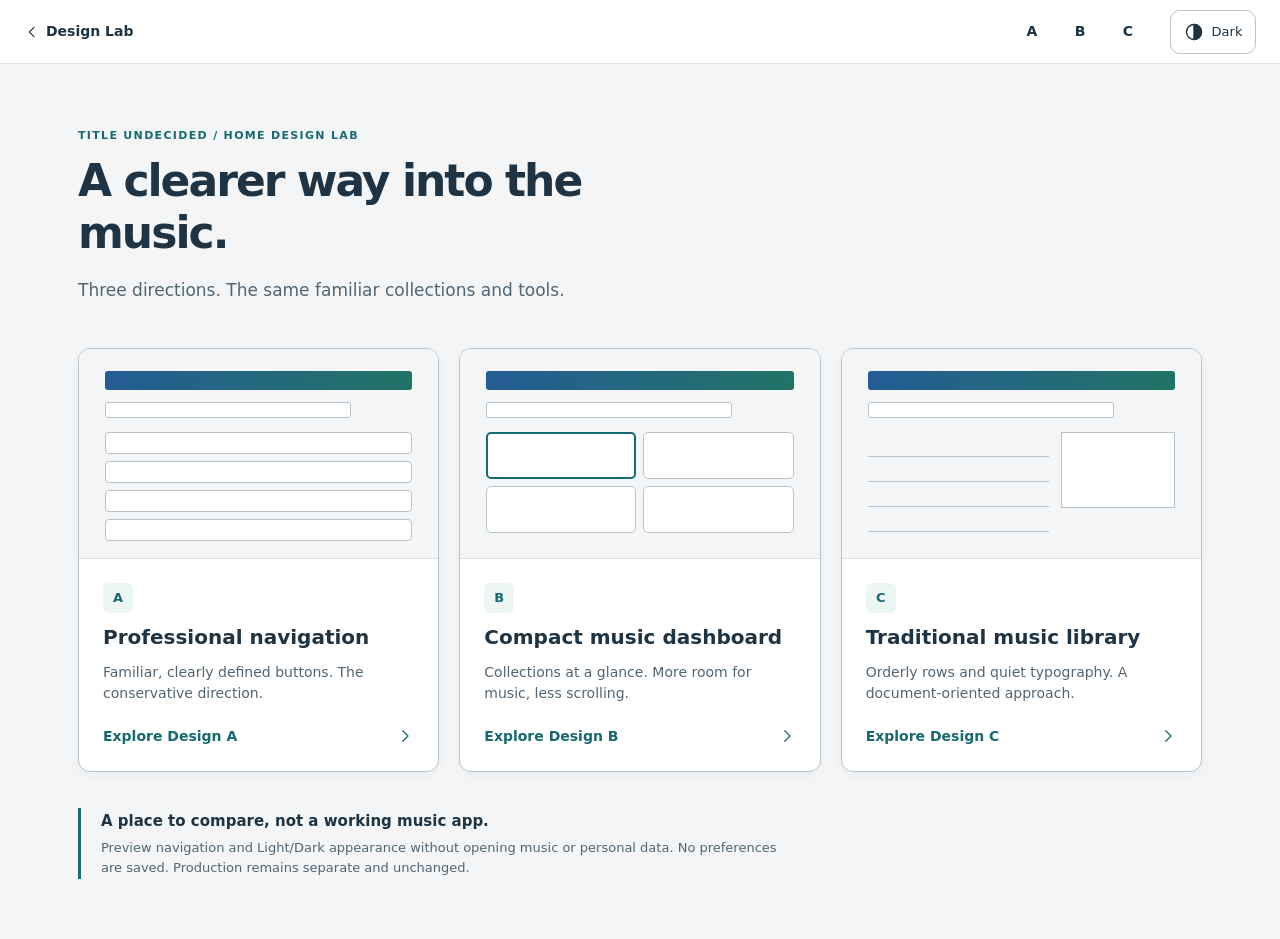
==== index.html @ 30e07340 "Create three isolated Home design prototypes" ====
<!doctype html><html lang="en"><head><meta charset="utf-8"><meta name="viewport" content="width=device-width, initial-scale=1, viewport-fit=cover"><meta name="robots" content="noindex,nofollow"><meta http-equiv="Content-Security-Policy" content="default-src 'self'; script-src 'self'; style-src 'self'; img-src 'self' data:; connect-src 'none'; worker-src 'none'; object-src 'none'; base-uri 'none'; form-action 'none'; frame-src 'none'"><title>Home design comparison · Title Undecided Design Lab</title><link rel="stylesheet" href="styles.css"><script src="preview.js" defer></script></head><body class="landing"><a class="skip-link" href="#main">Skip to content</a><div class="lab-bar"><a class="lab-home" href="index.html"><svg class="icon " viewBox="0 0 24 24" aria-hidden="true" focusable="false"><path d="m9 5 7 7-7 7"/></svg><span>Design Lab</span></a><nav class="design-nav" aria-label="Choose a design"><a href="a.html" aria-label="Design A" >A</a><a href="b.html" aria-label="Design B" >B</a><a href="c.html" aria-label="Design C" >C</a></nav><button class="theme-toggle" type="button" aria-label="Switch preview to Dark mode" aria-pressed="false"><svg class="icon " viewBox="0 0 24 24" aria-hidden="true" focusable="false"><circle cx="12" cy="12" r="9"/><path d="M12 3v18a9 9 0 0 0 0-18" fill="currentColor"/></svg><span>Dark</span></button></div><header class="landing-header"><p class="eyebrow">Title Undecided / Home design lab</p><h1>A clearer way into the music.</h1><p>Three directions. The same familiar collections and tools.</p></header><main id="main"><div class="options"><a class="option-card" href="a.html"><div class="mini mini-a" aria-hidden="true"><div class="mini-header"></div><div class="mini-search"></div><div class="mini-content"><div class="mini-row"></div><div class="mini-row"></div><div class="mini-row"></div><div class="mini-row"></div></div></div><div class="option-copy"><span class="option-letter">A</span><h2>Professional navigation</h2><p>Familiar, clearly defined buttons. The conservative direction.</p><span class="open-design">Explore Design A <svg class="icon " viewBox="0 0 24 24" aria-hidden="true" focusable="false"><path d="m9 5 7 7-7 7"/></svg></span></div></a><a class="option-card" href="b.html"><div class="mini mini-b" aria-hidden="true"><div class="mini-header"></div><div class="mini-search"></div><div class="mini-content"><div class="mini-card"></div><div class="mini-card"></div><div class="mini-card"></div><div class="mini-card"></div></div></div><div class="option-copy"><span class="option-letter">B</span><h2>Compact music dashboard</h2><p>Collections at a glance. More room for music, less scrolling.</p><span class="open-design">Explore Design B <svg class="icon " viewBox="0 0 24 24" aria-hidden="true" focusable="false"><path d="m9 5 7 7-7 7"/></svg></span></div></a><a class="option-card" href="c.html"><div class="mini mini-c" aria-hidden="true"><div class="mini-header"></div><div class="mini-search"></div><div class="mini-content"><div class="mini-lines"><i></i><i></i><i></i><i></i></div><div class="mini-aside"></div></div></div><div class="option-copy"><span class="option-letter">C</span><h2>Traditional music library</h2><p>Orderly rows and quiet typography. A document-oriented approach.</p><span class="open-design">Explore Design C <svg class="icon " viewBox="0 0 24 24" aria-hidden="true" focusable="false"><path d="m9 5 7 7-7 7"/></svg></span></div></a></div><section class="lab-boundary"><h2>A place to compare, not a working music app.</h2><p>Preview navigation and Light/Dark appearance without opening music or personal data. No preferences are saved. Production remains separate and unchanged.</p></section></main></body></html>
---- styles.css ----
:root{color-scheme:light;--bg:#f3f5f6;--surface:#fff;--ink:#1e3444;--muted:#526572;--line:#b7c4cd;--soft-line:#d9e1e6;--accent:#166a70;--accent-soft:#edf5f5;--hover:#f0f6f8;--focus:#b45a05;--shadow:0 3px 10px #17374a0b;--radius:10px;--footer-height:76px}
:root[data-theme=dark]{color-scheme:dark;--bg:#141f29;--surface:#1e2c38;--ink:#edf3f7;--muted:#b2c1ce;--line:#637787;--soft-line:#3c505f;--accent:#88d6d1;--accent-soft:#273e47;--hover:#2b4050;--focus:#ffc16e;--shadow:0 3px 12px #0002}
*{box-sizing:border-box}body{margin:0;background:var(--bg);color:var(--ink);font:16px/1.5 system-ui,-apple-system,BlinkMacSystemFont,"Segoe UI",sans-serif}button,input,a{font:inherit}a{color:inherit}button{cursor:pointer;color:inherit}button,a,input{-webkit-tap-highlight-color:transparent}button,input{min-height:44px}button{border:1px solid var(--line);background:var(--surface);border-radius:var(--radius)}button:disabled{cursor:default}button:hover{background:var(--hover)}button:active{box-shadow:inset 0 2px 4px #0002;background:var(--accent-soft)}:focus-visible{outline:3px solid var(--focus);outline-offset:3px}.icon{width:24px;height:24px;flex:none;fill:none;stroke:currentColor;stroke-width:1.7;stroke-linecap:round;stroke-linejoin:round}h1,h2,p{margin:0}h1{font-size:30px;line-height:1.2;letter-spacing:-.035em;font-weight:650}h2{font-size:16px;font-weight:650}small{font-size:13px}button,a{touch-action:manipulation}.sr-only{position:absolute;width:1px;height:1px;overflow:hidden;clip-path:inset(50%)}.skip-link{position:fixed;z-index:20;top:8px;left:8px;padding:12px;background:var(--surface);transform:translateY(-160%)}.skip-link:focus{transform:none}.lab-bar{min-height:64px;display:flex;align-items:center;gap:20px;padding:8px max(24px,env(safe-area-inset-right)) 8px max(24px,env(safe-area-inset-left));border-bottom:1px solid var(--soft-line);background:var(--surface)}.lab-home{display:flex;align-items:center;gap:6px;text-decoration:none;min-height:44px;font-size:14px;font-weight:600}.lab-home .icon{width:16px;transform:rotate(180deg)}.design-nav{display:flex;gap:4px;margin-left:auto}.design-nav a{display:grid;place-items:center;width:44px;height:44px;text-decoration:none;border:1px solid transparent;border-radius:7px;font-size:14px;font-weight:650}.design-nav a:hover{background:var(--hover)}.design-nav a[aria-current]{background:var(--accent-soft);border-color:var(--accent);color:var(--accent)}.theme-toggle{display:flex;align-items:center;justify-content:center;gap:8px;padding:0 12px;font-size:13px;min-width:86px}.theme-toggle .icon{width:20px;height:20px}.app-header{display:flex;align-items:center;justify-content:space-between;gap:16px;padding:12px max(32px,env(safe-area-inset-right)) 12px max(32px,env(safe-area-inset-left));background:linear-gradient(105deg,#255c95,#217465);color:#fff}.app-header>div{display:flex;align-items:baseline;gap:16px;min-width:0}.app-name{font-size:21px;font-weight:650;letter-spacing:-.025em}.preview-tag{font-size:12px;letter-spacing:.015em;color:#eef8ff}.info-button{display:grid;place-items:center;width:44px;min-width:44px;color:#fff;border-color:#ffffff80;background:transparent}.info-button:hover{background:#ffffff20}.info-button:focus-visible{outline-color:#ffdb91}main{max-width:1120px;margin:auto;padding:36px 28px calc(var(--footer-height) + env(safe-area-inset-bottom) + 32px)}.intro{margin-bottom:30px}.intro>div>p:last-child{color:var(--muted);font-size:14px;margin-top:10px}.eyebrow{font-size:11px;font-weight:700;text-transform:uppercase;letter-spacing:.12em;color:var(--accent);margin-bottom:10px}.music-search{display:flex;gap:8px;margin-top:24px}.music-search>div{display:flex;align-items:center;gap:12px;flex:1;min-width:0;background:var(--surface);border:1px solid var(--line);border-radius:var(--radius);padding-left:14px}.music-search .icon{width:20px;height:20px;color:var(--muted)}.music-search input{width:100%;min-width:0;background:transparent;color:var(--ink);border:0;padding:10px 8px;font-size:15px;border-radius:var(--radius)}.music-search input::placeholder{color:var(--muted);opacity:1}.music-search>button{background:#1b626c;color:white;border-color:#1b626c;padding:0 20px;font-size:14px;font-weight:600}.music-search>button:hover{background:#154b53}.section-heading{display:flex;align-items:center;justify-content:space-between;gap:12px;margin:0 0 12px}.section-heading>span{font-size:12px;color:var(--muted)}.workspace-sections{display:grid;gap:28px}.destination{width:100%;display:flex;align-items:center;gap:16px;text-align:left;padding:16px 18px;box-shadow:var(--shadow);min-width:0}.destination:hover{border-color:var(--accent);background:var(--hover)}.destination:active{border-color:var(--accent);background:var(--accent-soft)}.destination-icon{display:grid;place-items:center;flex:none;width:38px;height:38px;color:var(--accent)}.destination-icon .icon{width:28px;height:28px}.destination-copy{display:flex;flex-direction:column;gap:3px;min-width:0;flex:1}.destination-copy strong{font-size:16px;line-height:1.3;font-weight:650}.destination-copy small{color:var(--muted);line-height:1.4}.destination-arrow{width:18px;height:18px;color:var(--muted);margin-left:auto}.music-destinations,.personal-destinations{display:grid;gap:10px}.opening-choice{border:0;padding:0;margin:22px 0 0}.opening-choice legend{font-size:12px;font-weight:600;margin-bottom:8px;padding:0}.opening-choice>div{display:inline-flex;border:1px solid var(--line);border-radius:8px;overflow:hidden;background:var(--surface)}.opening-choice label{position:relative;display:block;cursor:pointer}.opening-choice input{position:absolute;opacity:0;width:100%;height:100%;margin:0;cursor:pointer}.opening-choice span{display:grid;place-items:center;min-width:72px;min-height:44px;font-size:13px}.opening-choice input:checked+span{background:var(--accent-soft);color:var(--accent);box-shadow:inset 0 -3px var(--accent);font-weight:650}.opening-choice input:focus-visible+span{outline:3px solid var(--focus);outline-offset:-3px}.opening-choice small{display:block;margin-top:7px;font-size:11px;color:var(--muted)}.prototype-note{font-size:11px;color:var(--muted);margin-top:24px}.app-footer{position:fixed;z-index:5;bottom:0;left:0;right:0;background:var(--surface);border-top:1px solid var(--line);padding:8px max(16px,env(safe-area-inset-right)) max(8px,env(safe-area-inset-bottom)) max(16px,env(safe-area-inset-left))}.app-footer nav{max-width:680px;margin:auto;display:grid;grid-template-columns:repeat(6,minmax(0,1fr));gap:6px}.app-footer button{display:flex;align-items:center;justify-content:center;gap:8px;border-color:transparent;background:transparent;min-width:44px;min-height:52px;padding:4px 8px;font-size:12px;font-weight:550}.app-footer .icon{width:23px;height:23px}.app-footer button:hover{background:var(--hover);border-color:var(--line)}.app-footer button[aria-current]{background:#1b626c;color:#fff}.app-footer button:active{background:var(--accent-soft);color:var(--accent)}dialog{max-width:440px;width:calc(100% - 32px);border:1px solid var(--line);border-radius:12px;background:var(--surface);color:var(--ink);padding:26px;box-shadow:0 16px 80px #0005}dialog::backdrop{background:#08182699}.dialog-kicker{font-size:10px;font-weight:700;letter-spacing:.1em;color:var(--accent);margin-bottom:10px}dialog h2{font-size:23px;line-height:1.25}dialog p{color:var(--muted);font-size:14px;margin:14px 0 22px}dialog button{padding:8px 16px;font-size:14px}
/* A: a familiar vertical sequence of substantial, clearly bordered buttons. */
.design-a main{max-width:800px}.design-a .destination{border-color:var(--line);border-width:1.5px;min-height:78px}.design-a .destination:hover{border-color:var(--accent)}.design-a .destination-0{border-left:4px solid var(--accent)}.design-a .personal-section{border-top:1px solid var(--soft-line);padding-top:24px}.design-a .personal-destinations{gap:10px}
/* B: a compact dashboard with equally legible two-column collection cards. */
.design-b main{max-width:1180px}.design-b .intro{display:grid;grid-template-columns:1fr minmax(280px,410px);align-items:end;gap:28px}.design-b .intro h1{font-size:28px;max-width:420px}.design-b .music-search{margin:0}.design-b .music-destinations{grid-template-columns:1fr 1fr;gap:14px}.design-b .music-destinations .destination{display:grid;grid-template-columns:1fr auto;gap:14px;min-height:150px;padding:20px 22px;border-radius:12px}.design-b .music-destinations .destination-icon{width:36px;height:36px;grid-column:1;grid-row:1}.design-b .music-destinations .destination-arrow{grid-column:2;grid-row:1}.design-b .music-destinations .destination-copy{grid-column:1 / -1;grid-row:2}.design-b .music-destinations strong{font-size:18px}.design-b .destination-0{border:2px solid var(--accent);padding:19px 21px!important}.design-b .personal-destinations{grid-template-columns:1fr 1fr;gap:14px}.design-b .personal-destinations .destination{min-height:88px}.design-b .opening-choice{display:flex;align-items:center;gap:12px;flex-wrap:wrap}.design-b .opening-choice legend{float:left;margin:0;padding-top:14px}.design-b .opening-choice small{margin:0}.design-b .prototype-note{margin-top:18px}
/* C: an index-like music table and a separate organization rail. */
.design-c main{max-width:1140px}.design-c .intro{border-bottom:1px solid var(--line);padding-bottom:26px}.design-c .intro h1{font-size:32px;font-weight:600}.design-c .music-search{max-width:660px;margin-top:20px}.design-c .workspace-sections{grid-template-columns:minmax(0,1.65fr) minmax(260px,1fr);gap:36px}.design-c .section-heading>span{display:none}.design-c .music-destinations{gap:0;border-top:2px solid var(--accent)}.design-c .music-destinations .destination{border:0;border-bottom:1px solid var(--line);border-radius:0;box-shadow:none;padding:20px 12px;min-height:94px;background:transparent}.design-c .music-destinations .destination:hover{background:var(--hover)}.design-c .destination-copy strong{font-weight:600}.design-c .destination-icon{color:var(--muted);width:30px}.design-c .destination-icon .icon{width:25px;height:25px}.design-c .personal-section{border-left:1px solid var(--line);padding-left:28px}.design-c .personal-destinations{gap:12px}.design-c .personal-destinations .destination{padding:14px 12px;gap:10px;box-shadow:none}.design-c .personal-destinations .destination-icon{display:none}.design-c .opening-choice{margin-top:28px}.design-c .prototype-note{padding-top:24px;border-top:1px solid var(--soft-line);margin-top:34px}
/* Independent comparison landing. */
.landing-header{max-width:1180px;margin:auto;padding:64px 28px 32px}.landing-header h1{font-size:44px;max-width:620px;letter-spacing:-.045em}.landing-header>p:last-child{color:var(--muted);margin-top:18px;font-size:17px}.landing main{max-width:1180px;padding-top:12px;padding-bottom:60px}.options{display:grid;grid-template-columns:repeat(3,minmax(0,1fr));gap:20px}.option-card{display:block;border:1px solid var(--line);border-radius:12px;overflow:hidden;text-decoration:none;background:var(--surface);box-shadow:var(--shadow)}.option-card:hover{border-color:var(--accent);box-shadow:0 6px 18px #17374a15}.option-card:active{background:var(--hover)}.option-copy{padding:24px}.option-letter{display:grid;place-items:center;width:30px;height:30px;border-radius:6px;background:var(--accent-soft);color:var(--accent);font-size:13px;font-weight:700;margin-bottom:12px}.option-copy h2{font-size:20px;line-height:1.25}.option-copy p{margin:12px 0 22px;font-size:14px;color:var(--muted)}.open-design{display:flex;align-items:center;justify-content:space-between;font-size:14px;color:var(--accent);font-weight:650}.open-design .icon{width:18px;height:18px}.mini{height:210px;background:var(--bg);padding:22px 26px;border-bottom:1px solid var(--soft-line)}.mini-header{height:19px;background:linear-gradient(105deg,#255c95,#217465);border-radius:3px;margin-bottom:12px}.mini-search{height:16px;border:1px solid var(--line);background:var(--surface);margin-bottom:14px;width:80%;border-radius:3px}.mini-content{display:grid;gap:7px}.mini-row{height:22px;border:1px solid var(--line);border-radius:4px;background:var(--surface)}.mini-b .mini-content{grid-template-columns:1fr 1fr}.mini-card{height:47px;background:var(--surface);border:1px solid var(--line);border-radius:5px}.mini-card:first-child{border:2px solid var(--accent)}.mini-c .mini-content{grid-template-columns:1.6fr 1fr;gap:12px}.mini-lines i{display:block;height:25px;border-bottom:1px solid var(--line)}.mini-aside{height:76px;border:1px solid var(--line);background:var(--surface)}.lab-boundary{max-width:720px;margin-top:36px;border-left:3px solid var(--accent);padding:2px 0 2px 20px}.lab-boundary h2{font-size:15px}.lab-boundary p{color:var(--muted);font-size:13px;margin-top:6px}
@media(max-width:900px){.design-b .intro{grid-template-columns:1fr}.design-b .music-search{max-width:none}.design-c .workspace-sections{grid-template-columns:minmax(0,1.4fr) minmax(220px,1fr);gap:24px}.design-c .personal-section{padding-left:20px}.options{gap:12px}.option-copy{padding:18px}.mini{padding:20px 18px}.app-footer button{flex-direction:column;gap:2px}}
@media(max-width:600px){h1{font-size:25px}.lab-bar{padding:6px max(12px,env(safe-area-inset-right)) 6px max(12px,env(safe-area-inset-left));gap:6px;min-height:58px}.lab-home{font-size:12px;gap:3px}.lab-home .icon{display:none}.design-nav{gap:0}.theme-toggle{min-width:44px;width:44px;padding:0}.theme-toggle>span{display:none}.app-header{padding:10px max(16px,env(safe-area-inset-right)) 10px max(16px,env(safe-area-inset-left));gap:8px}.app-name{font-size:20px}.preview-tag{display:none}main{padding:26px 16px calc(var(--footer-height) + env(safe-area-inset-bottom) + 24px)}.intro{margin-bottom:26px}.intro>div>p:last-child{font-size:13px}.music-search{margin-top:18px;gap:6px}.music-search>div{padding-left:10px;gap:6px}.music-search>button{padding:0 12px}.music-search input{font-size:16px;padding-right:4px}.section-heading>span{display:none}.destination{padding:14px 12px;gap:10px}.destination-copy strong{font-size:15px}.destination-copy small{font-size:12px}.destination-icon{width:30px;height:30px}.destination-icon .icon{width:25px;height:25px}.destination-arrow{width:15px;height:15px}.workspace-sections{gap:24px}.opening-choice small{font-size:11px}.app-footer{padding:6px max(6px,env(safe-area-inset-right)) max(6px,env(safe-area-inset-bottom)) max(6px,env(safe-area-inset-left))}.app-footer nav{gap:2px}.app-footer button{padding:4px 0;gap:3px;font-size:10px;font-weight:600;min-height:52px}.app-footer .icon{width:22px;height:22px}.design-a .destination{min-height:76px}.design-b .intro{gap:18px}.design-b .intro h1{font-size:25px;max-width:260px}.design-b .music-destinations,.design-b .personal-destinations{grid-template-columns:1fr;gap:10px}.design-b .music-destinations .destination{display:flex;gap:10px;padding:16px 12px;min-height:88px}.design-b .music-destinations .destination-icon{width:30px;height:30px}.design-b .music-destinations .destination-copy{order:0}.design-b .music-destinations strong{font-size:16px}.design-b .destination-0{padding:15px 11px!important}.design-b .personal-destinations .destination{min-height:76px}.design-b .opening-choice{display:block}.design-b .opening-choice legend{float:none;padding:0;margin-bottom:8px}.design-b .opening-choice small{margin-top:7px}.design-c .intro h1{font-size:28px}.design-c .workspace-sections{grid-template-columns:1fr}.design-c .personal-section{border-left:0;border-top:1px solid var(--line);padding:24px 0 0}.design-c .music-destinations .destination{min-height:88px;padding:18px 4px}.design-c .personal-destinations .destination{padding:14px}.design-c .personal-destinations .destination-icon{display:grid}.design-c .opening-choice{margin-top:22px}.landing-header{padding:36px 20px 24px}.landing-header h1{font-size:34px}.landing-header>p:last-child{font-size:15px}.landing main{padding:0 20px 40px}.options{grid-template-columns:1fr;gap:22px}.option-copy{padding:22px}.mini{height:210px;padding:22px 34px}.lab-boundary{margin-top:28px}}
@media(prefers-reduced-motion:reduce){*{scroll-behavior:auto}}
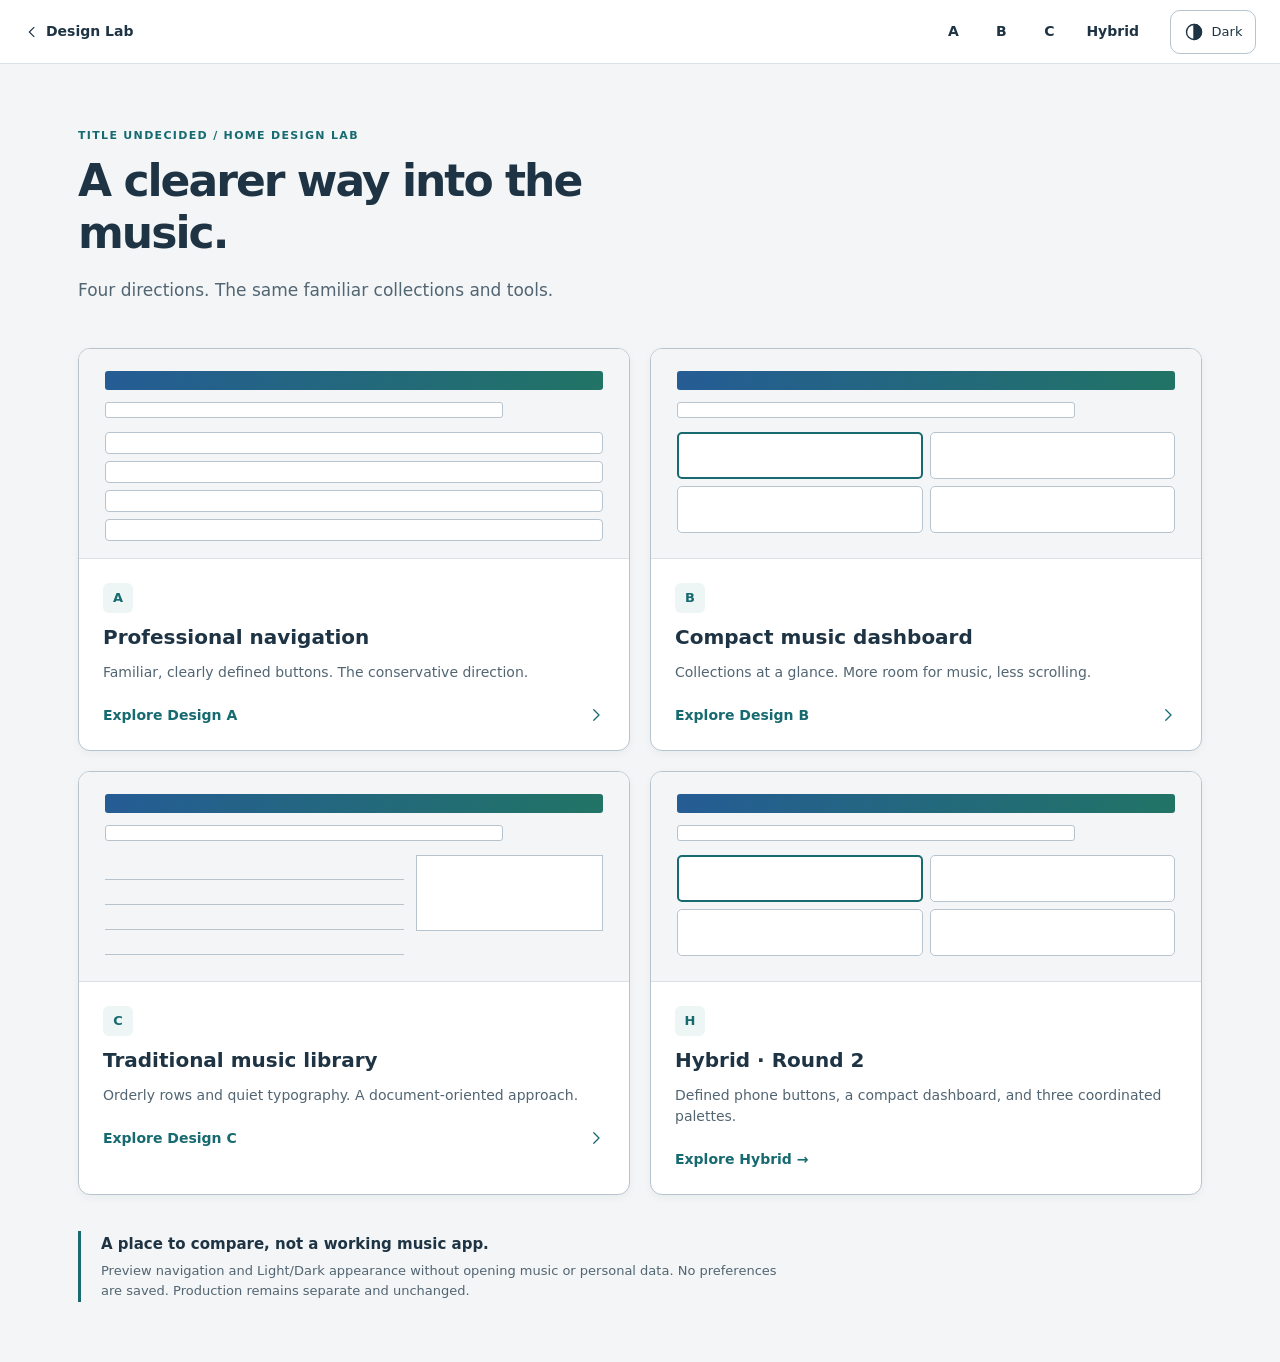
==== commit d566ff83: "Add responsive Hybrid Home prototype with three light and dark palettes" ====
--- a/index.html
+++ b/index.html
@@ -1 +1 @@
-<!doctype html><html lang="en"><head><meta charset="utf-8"><meta name="viewport" content="width=device-width, initial-scale=1, viewport-fit=cover"><meta name="robots" content="noindex,nofollow"><meta http-equiv="Content-Security-Policy" content="default-src 'self'; script-src 'self'; style-src 'self'; img-src 'self' data:; connect-src 'none'; worker-src 'none'; object-src 'none'; base-uri 'none'; form-action 'none'; frame-src 'none'"><title>Home design comparison · Title Undecided Design Lab</title><link rel="stylesheet" href="styles.css"><script src="preview.js" defer></script></head><body class="landing"><a class="skip-link" href="#main">Skip to content</a><div class="lab-bar"><a class="lab-home" href="index.html"><svg class="icon " viewBox="0 0 24 24" aria-hidden="true" focusable="false"><path d="m9 5 7 7-7 7"/></svg><span>Design Lab</span></a><nav class="design-nav" aria-label="Choose a design"><a href="a.html" aria-label="Design A" >A</a><a href="b.html" aria-label="Design B" >B</a><a href="c.html" aria-label="Design C" >C</a></nav><button class="theme-toggle" type="button" aria-label="Switch preview to Dark mode" aria-pressed="false"><svg class="icon " viewBox="0 0 24 24" aria-hidden="true" focusable="false"><circle cx="12" cy="12" r="9"/><path d="M12 3v18a9 9 0 0 0 0-18" fill="currentColor"/></svg><span>Dark</span></button></div><header class="landing-header"><p class="eyebrow">Title Undecided / Home design lab</p><h1>A clearer way into the music.</h1><p>Three directions. The same familiar collections and tools.</p></header><main id="main"><div class="options"><a class="option-card" href="a.html"><div class="mini mini-a" aria-hidden="true"><div class="mini-header"></div><div class="mini-search"></div><div class="mini-content"><div class="mini-row"></div><div class="mini-row"></div><div class="mini-row"></div><div class="mini-row"></div></div></div><div class="option-copy"><span class="option-letter">A</span><h2>Professional navigation</h2><p>Familiar, clearly defined buttons. The conservative direction.</p><span class="open-design">Explore Design A <svg class="icon " viewBox="0 0 24 24" aria-hidden="true" focusable="false"><path d="m9 5 7 7-7 7"/></svg></span></div></a><a class="option-card" href="b.html"><div class="mini mini-b" aria-hidden="true"><div class="mini-header"></div><div class="mini-search"></div><div class="mini-content"><div class="mini-card"></div><div class="mini-card"></div><div class="mini-card"></div><div class="mini-card"></div></div></div><div class="option-copy"><span class="option-letter">B</span><h2>Compact music dashboard</h2><p>Collections at a glance. More room for music, less scrolling.</p><span class="open-design">Explore Design B <svg class="icon " viewBox="0 0 24 24" aria-hidden="true" focusable="false"><path d="m9 5 7 7-7 7"/></svg></span></div></a><a class="option-card" href="c.html"><div class="mini mini-c" aria-hidden="true"><div class="mini-header"></div><div class="mini-search"></div><div class="mini-content"><div class="mini-lines"><i></i><i></i><i></i><i></i></div><div class="mini-aside"></div></div></div><div class="option-copy"><span class="option-letter">C</span><h2>Traditional music library</h2><p>Orderly rows and quiet typography. A document-oriented approach.</p><span class="open-design">Explore Design C <svg class="icon " viewBox="0 0 24 24" aria-hidden="true" focusable="false"><path d="m9 5 7 7-7 7"/></svg></span></div></a></div><section class="lab-boundary"><h2>A place to compare, not a working music app.</h2><p>Preview navigation and Light/Dark appearance without opening music or personal data. No preferences are saved. Production remains separate and unchanged.</p></section></main></body></html>+<!doctype html><html lang="en"><head><meta charset="utf-8"><meta name="viewport" content="width=device-width, initial-scale=1, viewport-fit=cover"><meta name="robots" content="noindex,nofollow"><meta http-equiv="Content-Security-Policy" content="default-src 'self'; script-src 'self'; style-src 'self'; img-src 'self' data:; connect-src 'none'; worker-src 'none'; object-src 'none'; base-uri 'none'; form-action 'none'; frame-src 'none'"><title>Home design comparison · Title Undecided Design Lab</title><link rel="stylesheet" href="styles.css"><script src="preview.js" defer></script><link rel="stylesheet" href="hybrid.css"></head><body class="landing"><a class="skip-link" href="#main">Skip to content</a><div class="lab-bar"><a class="lab-home" href="index.html"><svg class="icon " viewBox="0 0 24 24" aria-hidden="true" focusable="false"><path d="m9 5 7 7-7 7"/></svg><span>Design Lab</span></a><nav class="design-nav" aria-label="Choose a design"><a href="a.html" aria-label="Design A" >A</a><a href="b.html" aria-label="Design B" >B</a><a href="c.html" aria-label="Design C" >C</a><a href="hybrid.html">Hybrid</a></nav><button class="theme-toggle" type="button" aria-label="Switch preview to Dark mode" aria-pressed="false"><svg class="icon " viewBox="0 0 24 24" aria-hidden="true" focusable="false"><circle cx="12" cy="12" r="9"/><path d="M12 3v18a9 9 0 0 0 0-18" fill="currentColor"/></svg><span>Dark</span></button></div><header class="landing-header"><p class="eyebrow">Title Undecided / Home design lab</p><h1>A clearer way into the music.</h1><p>Four directions. The same familiar collections and tools.</p></header><main id="main"><div class="options"><a class="option-card" href="a.html"><div class="mini mini-a" aria-hidden="true"><div class="mini-header"></div><div class="mini-search"></div><div class="mini-content"><div class="mini-row"></div><div class="mini-row"></div><div class="mini-row"></div><div class="mini-row"></div></div></div><div class="option-copy"><span class="option-letter">A</span><h2>Professional navigation</h2><p>Familiar, clearly defined buttons. The conservative direction.</p><span class="open-design">Explore Design A <svg class="icon " viewBox="0 0 24 24" aria-hidden="true" focusable="false"><path d="m9 5 7 7-7 7"/></svg></span></div></a><a class="option-card" href="b.html"><div class="mini mini-b" aria-hidden="true"><div class="mini-header"></div><div class="mini-search"></div><div class="mini-content"><div class="mini-card"></div><div class="mini-card"></div><div class="mini-card"></div><div class="mini-card"></div></div></div><div class="option-copy"><span class="option-letter">B</span><h2>Compact music dashboard</h2><p>Collections at a glance. More room for music, less scrolling.</p><span class="open-design">Explore Design B <svg class="icon " viewBox="0 0 24 24" aria-hidden="true" focusable="false"><path d="m9 5 7 7-7 7"/></svg></span></div></a><a class="option-card" href="c.html"><div class="mini mini-c" aria-hidden="true"><div class="mini-header"></div><div class="mini-search"></div><div class="mini-content"><div class="mini-lines"><i></i><i></i><i></i><i></i></div><div class="mini-aside"></div></div></div><div class="option-copy"><span class="option-letter">C</span><h2>Traditional music library</h2><p>Orderly rows and quiet typography. A document-oriented approach.</p><span class="open-design">Explore Design C <svg class="icon " viewBox="0 0 24 24" aria-hidden="true" focusable="false"><path d="m9 5 7 7-7 7"/></svg></span></div></a><a class="option-card" href="hybrid.html"><div class="mini mini-b" aria-hidden="true"><div class="mini-header"></div><div class="mini-search"></div><div class="mini-content"><div class="mini-card"></div><div class="mini-card"></div><div class="mini-card"></div><div class="mini-card"></div></div></div><div class="option-copy"><span class="option-letter">H</span><h2>Hybrid · Round 2</h2><p>Defined phone buttons, a compact dashboard, and three coordinated palettes.</p><span class="open-design">Explore Hybrid →</span></div></a></div><section class="lab-boundary"><h2>A place to compare, not a working music app.</h2><p>Preview navigation and Light/Dark appearance without opening music or personal data. No preferences are saved. Production remains separate and unchanged.</p></section></main></body></html>
--- a/hybrid.css
+++ b/hybrid.css
@@ -0,0 +1,39 @@
+/* Round 2 styles are loaded only by Hybrid and the comparison page. */
+.design-hybrid{--bg:#e9eff3;--surface:#fff;--ink:#20394a;--muted:#4b6070;--line:#879eac;--soft-line:#bdccd5;--accent:#23675f;--accent-soft:#dcece9;--hover:#edf4f6;--primary:#275d86;--header-end:#277c74;--focus:#985000}
+.design-hybrid[data-palette=sage]{--bg:#e9efe9;--surface:#fafcf8;--ink:#213e32;--muted:#4d6558;--line:#829a89;--soft-line:#bccfc0;--accent:#285f51;--accent-soft:#dce9de;--hover:#edf3eb;--primary:#285f51;--header-end:#416e59}
+.design-hybrid[data-palette=ivory]{--bg:#f0ede5;--surface:#fffefa;--ink:#253f58;--muted:#5d625f;--line:#a39985;--soft-line:#d0c7b7;--accent:#76532c;--accent-soft:#eee2ce;--hover:#f5efe4;--primary:#253f58;--header-end:#475c68}
+[data-theme=dark] .design-hybrid{--bg:#13232e;--surface:#223746;--ink:#edf4f9;--muted:#bbcdd9;--line:#708d9f;--soft-line:#405b6c;--accent:#8fd7cc;--accent-soft:#294d51;--hover:#2a4254;--primary:#275d86;--header-end:#277c74;--focus:#ffc36f}
+[data-theme=dark] .design-hybrid[data-palette=sage]{--bg:#15251e;--surface:#253c30;--ink:#eff6ef;--muted:#bfd1c3;--line:#7c9a86;--soft-line:#45604e;--accent:#b0dcc0;--accent-soft:#345744;--hover:#304a3b;--primary:#285f51;--header-end:#416e59}
+[data-theme=dark] .design-hybrid[data-palette=ivory]{--bg:#20252b;--surface:#303b46;--ink:#f6f1e7;--muted:#cfc9bd;--line:#8f979e;--soft-line:#525e68;--accent:#e4bf89;--accent-soft:#4b463d;--hover:#3c4650;--primary:#253f58;--header-end:#475c68}
+.design-hybrid .app-header{background:linear-gradient(110deg,var(--primary),var(--header-end))}
+.design-hybrid main{max-width:1120px;padding-top:22px}
+.hybrid-tools{display:flex;justify-content:space-between;align-items:flex-start;gap:24px;margin-bottom:22px}
+.palette-choice{border:0;padding:0;margin:0;display:flex;flex-wrap:wrap;gap:6px}
+.palette-choice legend{font-size:12px;color:var(--muted);margin-bottom:6px}
+.palette-choice label{position:relative;display:flex;cursor:pointer}
+.palette-choice input{position:absolute;opacity:0;width:100%;height:100%;margin:0}
+.palette-choice span{display:flex;align-items:center;min-height:44px;padding:8px 12px;border:1px solid var(--line);border-radius:7px;background:var(--surface);font-size:13px}
+.palette-choice input:checked+span{background:var(--accent-soft);border:2px solid var(--accent);padding:7px 11px;font-weight:650;color:var(--accent)}
+.palette-choice input:focus-visible+span{outline:3px solid var(--focus);outline-offset:3px}
+.design-hybrid .opening-choice{margin:0;flex:none;text-align:right}
+.design-hybrid .opening-choice legend{width:100%;margin-bottom:6px;font-size:12px}
+.design-hybrid .opening-choice small{display:none}
+.design-hybrid .intro{display:grid;grid-template-columns:1fr 1fr;align-items:end;gap:28px;margin-bottom:22px}
+.design-hybrid .intro h1{font-size:28px}
+.design-hybrid .music-search{margin:0}
+.design-hybrid .music-search>button{background:var(--primary);border-color:var(--primary)}
+.design-hybrid .music-destinations,.design-hybrid .personal-destinations{grid-template-columns:repeat(2,minmax(0,1fr));gap:12px}
+.design-hybrid .destination{min-height:100px;border:1.5px solid var(--line);box-shadow:0 2px 5px #172d3910;padding:18px}
+.design-hybrid .destination-0{border:2px solid var(--accent);border-left-width:5px;background:var(--accent-soft);padding-left:14px}
+.design-hybrid .personal-section{border-top:1px solid var(--line);padding-top:18px}
+.design-hybrid .personal-destinations .destination{min-height:80px}
+.design-hybrid .workspace-sections{gap:22px}
+.design-hybrid .destination:hover{border-color:var(--accent);background:var(--hover)}
+.design-hybrid .destination:active{background:var(--accent-soft);box-shadow:inset 0 2px 5px #0002}
+.design-hybrid .app-footer button[aria-current]{background:var(--primary);color:white}
+.design-hybrid .lab-bar{flex-wrap:wrap}
+.design-hybrid .design-nav a:last-child,.landing .design-nav a:last-child{width:auto;padding:0 10px}
+.landing .options{grid-template-columns:repeat(2,minmax(0,1fr))}
+@media(max-width:700px){.design-hybrid .intro{grid-template-columns:1fr;gap:16px}.design-hybrid .music-destinations,.design-hybrid .personal-destinations{grid-template-columns:1fr}.design-hybrid .destination{min-height:76px;padding:12px 14px}.design-hybrid .destination-0{padding-left:11px}.design-hybrid .personal-destinations .destination{min-height:76px}.hybrid-tools{flex-direction:column;gap:14px}.design-hybrid .opening-choice{align-self:flex-end;order:-1}.design-hybrid .intro h1{font-size:25px}.palette-choice{gap:4px;width:100%}.palette-choice label{flex:1}.palette-choice span{padding:6px;font-size:11px;justify-content:center;white-space:nowrap;width:100%}.palette-choice input:checked+span{padding:5px}.design-hybrid .lab-home{flex:1}.design-hybrid .design-nav{order:3;justify-content:center;width:100%}.design-hybrid main{padding-top:16px}.landing .lab-bar{flex-wrap:wrap}.landing .design-nav{order:3;width:100%;justify-content:center}.landing .options{grid-template-columns:1fr}}
+.design-hybrid .opening-choice input,.palette-choice input{inset:0}
+@media(max-width:700px){.design-hybrid .lab-bar{padding-left:8px;padding-right:8px;gap:4px;flex-wrap:nowrap}.design-hybrid .lab-home{flex:none;min-width:44px;justify-content:center}.design-hybrid .design-nav{order:0;width:auto;margin-left:auto}.design-hybrid .design-nav a:last-child{padding:0 8px}.design-hybrid .intro .eyebrow{display:none}.design-hybrid .opening-choice legend{float:left;width:auto;padding:12px 10px 0 0;margin:0}.hybrid-tools{gap:10px;margin-bottom:18px}.design-hybrid .intro{gap:14px;margin-bottom:20px}}
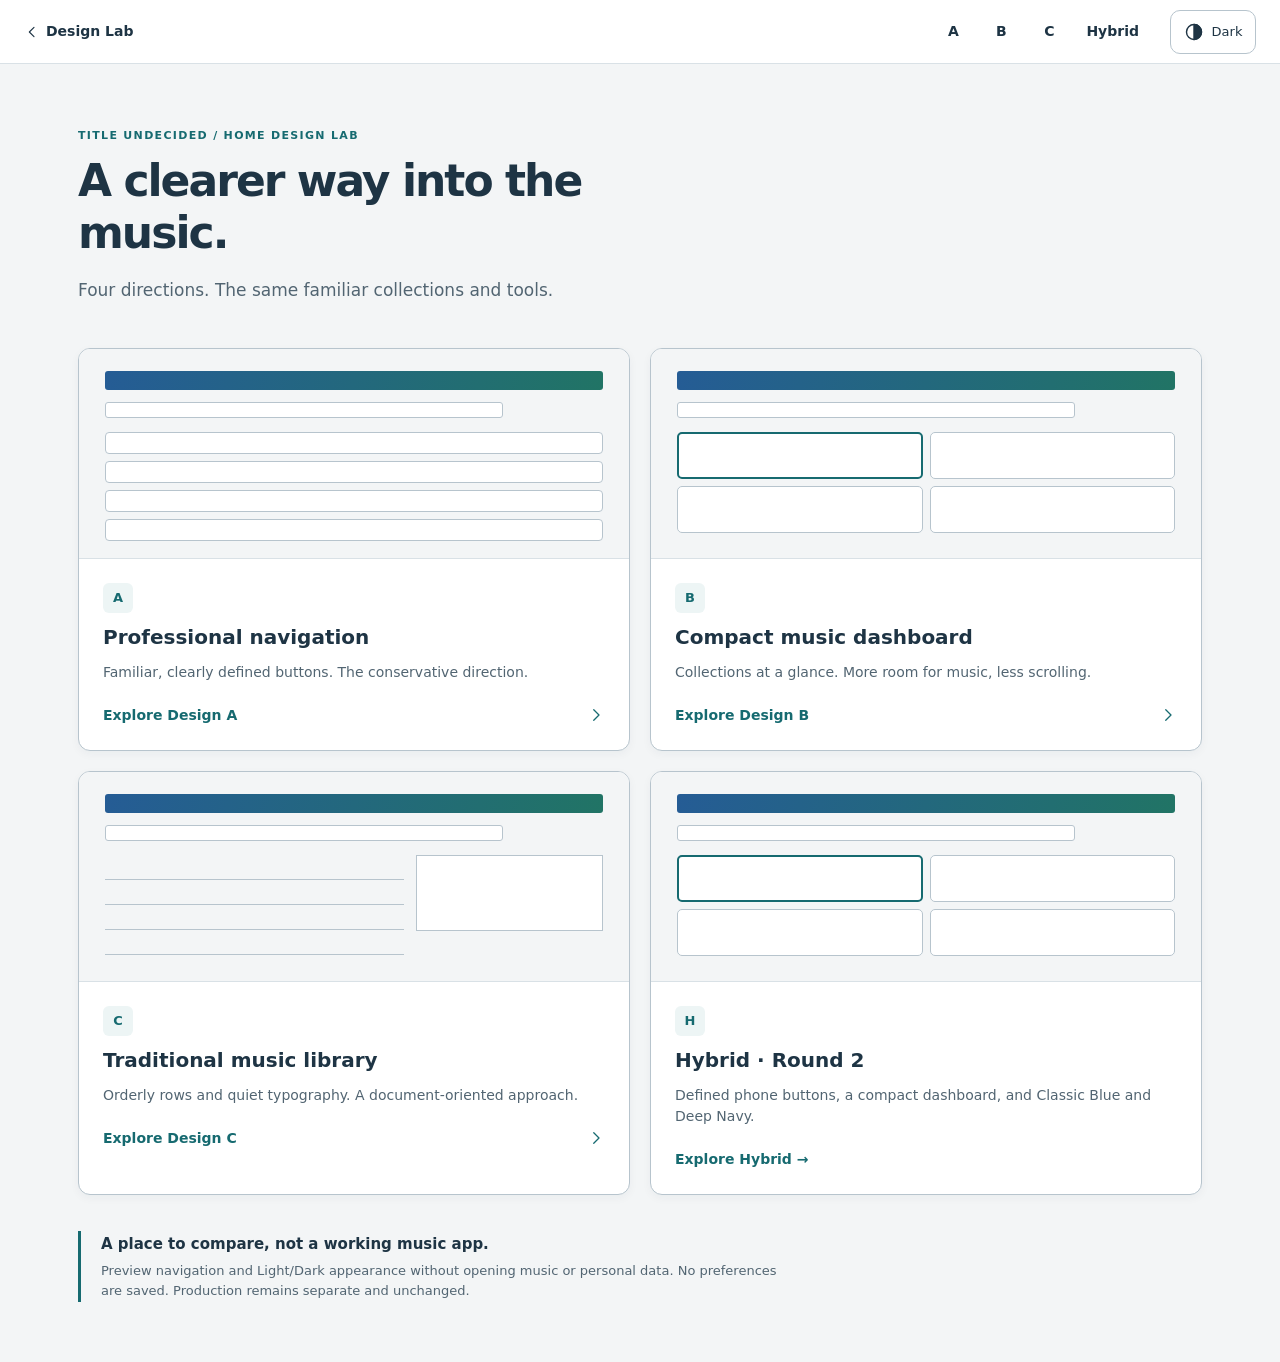
==== commit 548e6aac: "Compare Classic Blue and Deep Navy in Hybrid Home" ====
--- a/index.html
+++ b/index.html
@@ -1 +1 @@
-<!doctype html><html lang="en"><head><meta charset="utf-8"><meta name="viewport" content="width=device-width, initial-scale=1, viewport-fit=cover"><meta name="robots" content="noindex,nofollow"><meta http-equiv="Content-Security-Policy" content="default-src 'self'; script-src 'self'; style-src 'self'; img-src 'self' data:; connect-src 'none'; worker-src 'none'; object-src 'none'; base-uri 'none'; form-action 'none'; frame-src 'none'"><title>Home design comparison · Title Undecided Design Lab</title><link rel="stylesheet" href="styles.css"><script src="preview.js" defer></script><link rel="stylesheet" href="hybrid.css"></head><body class="landing"><a class="skip-link" href="#main">Skip to content</a><div class="lab-bar"><a class="lab-home" href="index.html"><svg class="icon " viewBox="0 0 24 24" aria-hidden="true" focusable="false"><path d="m9 5 7 7-7 7"/></svg><span>Design Lab</span></a><nav class="design-nav" aria-label="Choose a design"><a href="a.html" aria-label="Design A" >A</a><a href="b.html" aria-label="Design B" >B</a><a href="c.html" aria-label="Design C" >C</a><a href="hybrid.html">Hybrid</a></nav><button class="theme-toggle" type="button" aria-label="Switch preview to Dark mode" aria-pressed="false"><svg class="icon " viewBox="0 0 24 24" aria-hidden="true" focusable="false"><circle cx="12" cy="12" r="9"/><path d="M12 3v18a9 9 0 0 0 0-18" fill="currentColor"/></svg><span>Dark</span></button></div><header class="landing-header"><p class="eyebrow">Title Undecided / Home design lab</p><h1>A clearer way into the music.</h1><p>Four directions. The same familiar collections and tools.</p></header><main id="main"><div class="options"><a class="option-card" href="a.html"><div class="mini mini-a" aria-hidden="true"><div class="mini-header"></div><div class="mini-search"></div><div class="mini-content"><div class="mini-row"></div><div class="mini-row"></div><div class="mini-row"></div><div class="mini-row"></div></div></div><div class="option-copy"><span class="option-letter">A</span><h2>Professional navigation</h2><p>Familiar, clearly defined buttons. The conservative direction.</p><span class="open-design">Explore Design A <svg class="icon " viewBox="0 0 24 24" aria-hidden="true" focusable="false"><path d="m9 5 7 7-7 7"/></svg></span></div></a><a class="option-card" href="b.html"><div class="mini mini-b" aria-hidden="true"><div class="mini-header"></div><div class="mini-search"></div><div class="mini-content"><div class="mini-card"></div><div class="mini-card"></div><div class="mini-card"></div><div class="mini-card"></div></div></div><div class="option-copy"><span class="option-letter">B</span><h2>Compact music dashboard</h2><p>Collections at a glance. More room for music, less scrolling.</p><span class="open-design">Explore Design B <svg class="icon " viewBox="0 0 24 24" aria-hidden="true" focusable="false"><path d="m9 5 7 7-7 7"/></svg></span></div></a><a class="option-card" href="c.html"><div class="mini mini-c" aria-hidden="true"><div class="mini-header"></div><div class="mini-search"></div><div class="mini-content"><div class="mini-lines"><i></i><i></i><i></i><i></i></div><div class="mini-aside"></div></div></div><div class="option-copy"><span class="option-letter">C</span><h2>Traditional music library</h2><p>Orderly rows and quiet typography. A document-oriented approach.</p><span class="open-design">Explore Design C <svg class="icon " viewBox="0 0 24 24" aria-hidden="true" focusable="false"><path d="m9 5 7 7-7 7"/></svg></span></div></a><a class="option-card" href="hybrid.html"><div class="mini mini-b" aria-hidden="true"><div class="mini-header"></div><div class="mini-search"></div><div class="mini-content"><div class="mini-card"></div><div class="mini-card"></div><div class="mini-card"></div><div class="mini-card"></div></div></div><div class="option-copy"><span class="option-letter">H</span><h2>Hybrid · Round 2</h2><p>Defined phone buttons, a compact dashboard, and three coordinated palettes.</p><span class="open-design">Explore Hybrid →</span></div></a></div><section class="lab-boundary"><h2>A place to compare, not a working music app.</h2><p>Preview navigation and Light/Dark appearance without opening music or personal data. No preferences are saved. Production remains separate and unchanged.</p></section></main></body></html>+<!doctype html><html lang="en"><head><meta charset="utf-8"><meta name="viewport" content="width=device-width, initial-scale=1, viewport-fit=cover"><meta name="robots" content="noindex,nofollow"><meta http-equiv="Content-Security-Policy" content="default-src 'self'; script-src 'self'; style-src 'self'; img-src 'self' data:; connect-src 'none'; worker-src 'none'; object-src 'none'; base-uri 'none'; form-action 'none'; frame-src 'none'"><title>Home design comparison · Title Undecided Design Lab</title><link rel="stylesheet" href="styles.css"><script src="preview.js" defer></script><link rel="stylesheet" href="hybrid.css"></head><body class="landing"><a class="skip-link" href="#main">Skip to content</a><div class="lab-bar"><a class="lab-home" href="index.html"><svg class="icon " viewBox="0 0 24 24" aria-hidden="true" focusable="false"><path d="m9 5 7 7-7 7"/></svg><span>Design Lab</span></a><nav class="design-nav" aria-label="Choose a design"><a href="a.html" aria-label="Design A" >A</a><a href="b.html" aria-label="Design B" >B</a><a href="c.html" aria-label="Design C" >C</a><a href="hybrid.html">Hybrid</a></nav><button class="theme-toggle" type="button" aria-label="Switch preview to Dark mode" aria-pressed="false"><svg class="icon " viewBox="0 0 24 24" aria-hidden="true" focusable="false"><circle cx="12" cy="12" r="9"/><path d="M12 3v18a9 9 0 0 0 0-18" fill="currentColor"/></svg><span>Dark</span></button></div><header class="landing-header"><p class="eyebrow">Title Undecided / Home design lab</p><h1>A clearer way into the music.</h1><p>Four directions. The same familiar collections and tools.</p></header><main id="main"><div class="options"><a class="option-card" href="a.html"><div class="mini mini-a" aria-hidden="true"><div class="mini-header"></div><div class="mini-search"></div><div class="mini-content"><div class="mini-row"></div><div class="mini-row"></div><div class="mini-row"></div><div class="mini-row"></div></div></div><div class="option-copy"><span class="option-letter">A</span><h2>Professional navigation</h2><p>Familiar, clearly defined buttons. The conservative direction.</p><span class="open-design">Explore Design A <svg class="icon " viewBox="0 0 24 24" aria-hidden="true" focusable="false"><path d="m9 5 7 7-7 7"/></svg></span></div></a><a class="option-card" href="b.html"><div class="mini mini-b" aria-hidden="true"><div class="mini-header"></div><div class="mini-search"></div><div class="mini-content"><div class="mini-card"></div><div class="mini-card"></div><div class="mini-card"></div><div class="mini-card"></div></div></div><div class="option-copy"><span class="option-letter">B</span><h2>Compact music dashboard</h2><p>Collections at a glance. More room for music, less scrolling.</p><span class="open-design">Explore Design B <svg class="icon " viewBox="0 0 24 24" aria-hidden="true" focusable="false"><path d="m9 5 7 7-7 7"/></svg></span></div></a><a class="option-card" href="c.html"><div class="mini mini-c" aria-hidden="true"><div class="mini-header"></div><div class="mini-search"></div><div class="mini-content"><div class="mini-lines"><i></i><i></i><i></i><i></i></div><div class="mini-aside"></div></div></div><div class="option-copy"><span class="option-letter">C</span><h2>Traditional music library</h2><p>Orderly rows and quiet typography. A document-oriented approach.</p><span class="open-design">Explore Design C <svg class="icon " viewBox="0 0 24 24" aria-hidden="true" focusable="false"><path d="m9 5 7 7-7 7"/></svg></span></div></a><a class="option-card" href="hybrid.html"><div class="mini mini-b" aria-hidden="true"><div class="mini-header"></div><div class="mini-search"></div><div class="mini-content"><div class="mini-card"></div><div class="mini-card"></div><div class="mini-card"></div><div class="mini-card"></div></div></div><div class="option-copy"><span class="option-letter">H</span><h2>Hybrid · Round 2</h2><p>Defined phone buttons, a compact dashboard, and Classic Blue and Deep Navy.</p><span class="open-design">Explore Hybrid →</span></div></a></div><section class="lab-boundary"><h2>A place to compare, not a working music app.</h2><p>Preview navigation and Light/Dark appearance without opening music or personal data. No preferences are saved. Production remains separate and unchanged.</p></section></main></body></html>
--- a/hybrid.css
+++ b/hybrid.css
@@ -1,10 +1,9 @@
 /* Round 2 styles are loaded only by Hybrid and the comparison page. */
-.design-hybrid{--bg:#e9eff3;--surface:#fff;--ink:#20394a;--muted:#4b6070;--line:#879eac;--soft-line:#bdccd5;--accent:#23675f;--accent-soft:#dcece9;--hover:#edf4f6;--primary:#275d86;--header-end:#277c74;--focus:#985000}
-.design-hybrid[data-palette=sage]{--bg:#e9efe9;--surface:#fafcf8;--ink:#213e32;--muted:#4d6558;--line:#829a89;--soft-line:#bccfc0;--accent:#285f51;--accent-soft:#dce9de;--hover:#edf3eb;--primary:#285f51;--header-end:#416e59}
-.design-hybrid[data-palette=ivory]{--bg:#f0ede5;--surface:#fffefa;--ink:#253f58;--muted:#5d625f;--line:#a39985;--soft-line:#d0c7b7;--accent:#76532c;--accent-soft:#eee2ce;--hover:#f5efe4;--primary:#253f58;--header-end:#475c68}
-[data-theme=dark] .design-hybrid{--bg:#13232e;--surface:#223746;--ink:#edf4f9;--muted:#bbcdd9;--line:#708d9f;--soft-line:#405b6c;--accent:#8fd7cc;--accent-soft:#294d51;--hover:#2a4254;--primary:#275d86;--header-end:#277c74;--focus:#ffc36f}
-[data-theme=dark] .design-hybrid[data-palette=sage]{--bg:#15251e;--surface:#253c30;--ink:#eff6ef;--muted:#bfd1c3;--line:#7c9a86;--soft-line:#45604e;--accent:#b0dcc0;--accent-soft:#345744;--hover:#304a3b;--primary:#285f51;--header-end:#416e59}
-[data-theme=dark] .design-hybrid[data-palette=ivory]{--bg:#20252b;--surface:#303b46;--ink:#f6f1e7;--muted:#cfc9bd;--line:#8f979e;--soft-line:#525e68;--accent:#e4bf89;--accent-soft:#4b463d;--hover:#3c4650;--primary:#253f58;--header-end:#475c68}
+/* Color study: neutral surfaces, blue outlines, no pastel card fills. */
+.design-hybrid{--bg:#e9edf0;--surface:#fff;--ink:#20354c;--muted:#526172;--line:#607e9f;--soft-line:#b7c1cb;--accent:#245da5;--accent-soft:#fff;--hover:#f2f3f4;--primary:#245da5;--header-end:#326fac;--focus:#995100;--selected:#245da5}
+.design-hybrid[data-palette=navy]{--bg:#e5e8ec;--surface:#fff;--ink:#172f4d;--muted:#505f70;--line:#526c89;--soft-line:#aebbc9;--accent:#294e76;--primary:#172f4d;--header-end:#294e76;--selected:#172f4d}
+[data-theme=dark] .design-hybrid{--bg:#141d28;--surface:#243346;--ink:#f2f5f9;--muted:#c0ccda;--line:#829ab6;--soft-line:#4e6178;--accent:#a3c7fa;--accent-soft:#243346;--hover:#304158;--primary:#245da5;--header-end:#326fac;--focus:#ffc36f;--selected:#245da5}
+[data-theme=dark] .design-hybrid[data-palette=navy]{--bg:#0d1622;--surface:#1a2a3e;--ink:#eef3fa;--muted:#b9c8da;--line:#7189a7;--soft-line:#415873;--accent:#b1c8e8;--accent-soft:#1a2a3e;--hover:#273a52;--primary:#172f4d;--header-end:#294e76;--selected:#294e76}
 .design-hybrid .app-header{background:linear-gradient(110deg,var(--primary),var(--header-end))}
 .design-hybrid main{max-width:1120px;padding-top:22px}
 .hybrid-tools{display:flex;justify-content:space-between;align-items:flex-start;gap:24px;margin-bottom:22px}
@@ -23,7 +22,7 @@
 .design-hybrid .music-search{margin:0}
 .design-hybrid .music-search>button{background:var(--primary);border-color:var(--primary)}
 .design-hybrid .music-destinations,.design-hybrid .personal-destinations{grid-template-columns:repeat(2,minmax(0,1fr));gap:12px}
-.design-hybrid .destination{min-height:100px;border:1.5px solid var(--line);box-shadow:0 2px 5px #172d3910;padding:18px}
+.design-hybrid .destination{min-height:100px;border:1.5px solid var(--line);box-shadow:0 2px 5px #172d3920;padding:18px}
 .design-hybrid .destination-0{border:2px solid var(--accent);border-left-width:5px;background:var(--accent-soft);padding-left:14px}
 .design-hybrid .personal-section{border-top:1px solid var(--line);padding-top:18px}
 .design-hybrid .personal-destinations .destination{min-height:80px}
@@ -37,3 +36,6 @@
 @media(max-width:700px){.design-hybrid .intro{grid-template-columns:1fr;gap:16px}.design-hybrid .music-destinations,.design-hybrid .personal-destinations{grid-template-columns:1fr}.design-hybrid .destination{min-height:76px;padding:12px 14px}.design-hybrid .destination-0{padding-left:11px}.design-hybrid .personal-destinations .destination{min-height:76px}.hybrid-tools{flex-direction:column;gap:14px}.design-hybrid .opening-choice{align-self:flex-end;order:-1}.design-hybrid .intro h1{font-size:25px}.palette-choice{gap:4px;width:100%}.palette-choice label{flex:1}.palette-choice span{padding:6px;font-size:11px;justify-content:center;white-space:nowrap;width:100%}.palette-choice input:checked+span{padding:5px}.design-hybrid .lab-home{flex:1}.design-hybrid .design-nav{order:3;justify-content:center;width:100%}.design-hybrid main{padding-top:16px}.landing .lab-bar{flex-wrap:wrap}.landing .design-nav{order:3;width:100%;justify-content:center}.landing .options{grid-template-columns:1fr}}
 .design-hybrid .opening-choice input,.palette-choice input{inset:0}
 @media(max-width:700px){.design-hybrid .lab-bar{padding-left:8px;padding-right:8px;gap:4px;flex-wrap:nowrap}.design-hybrid .lab-home{flex:none;min-width:44px;justify-content:center}.design-hybrid .design-nav{order:0;width:auto;margin-left:auto}.design-hybrid .design-nav a:last-child{padding:0 8px}.design-hybrid .intro .eyebrow{display:none}.design-hybrid .opening-choice legend{float:left;width:auto;padding:12px 10px 0 0;margin:0}.hybrid-tools{gap:10px;margin-bottom:18px}.design-hybrid .intro{gap:14px;margin-bottom:20px}}
+
+.design-hybrid .palette-choice input:checked+span,.design-hybrid .opening-choice input:checked+span{background:var(--selected);color:#fff}
+.design-hybrid .destination:active{background:var(--hover)}
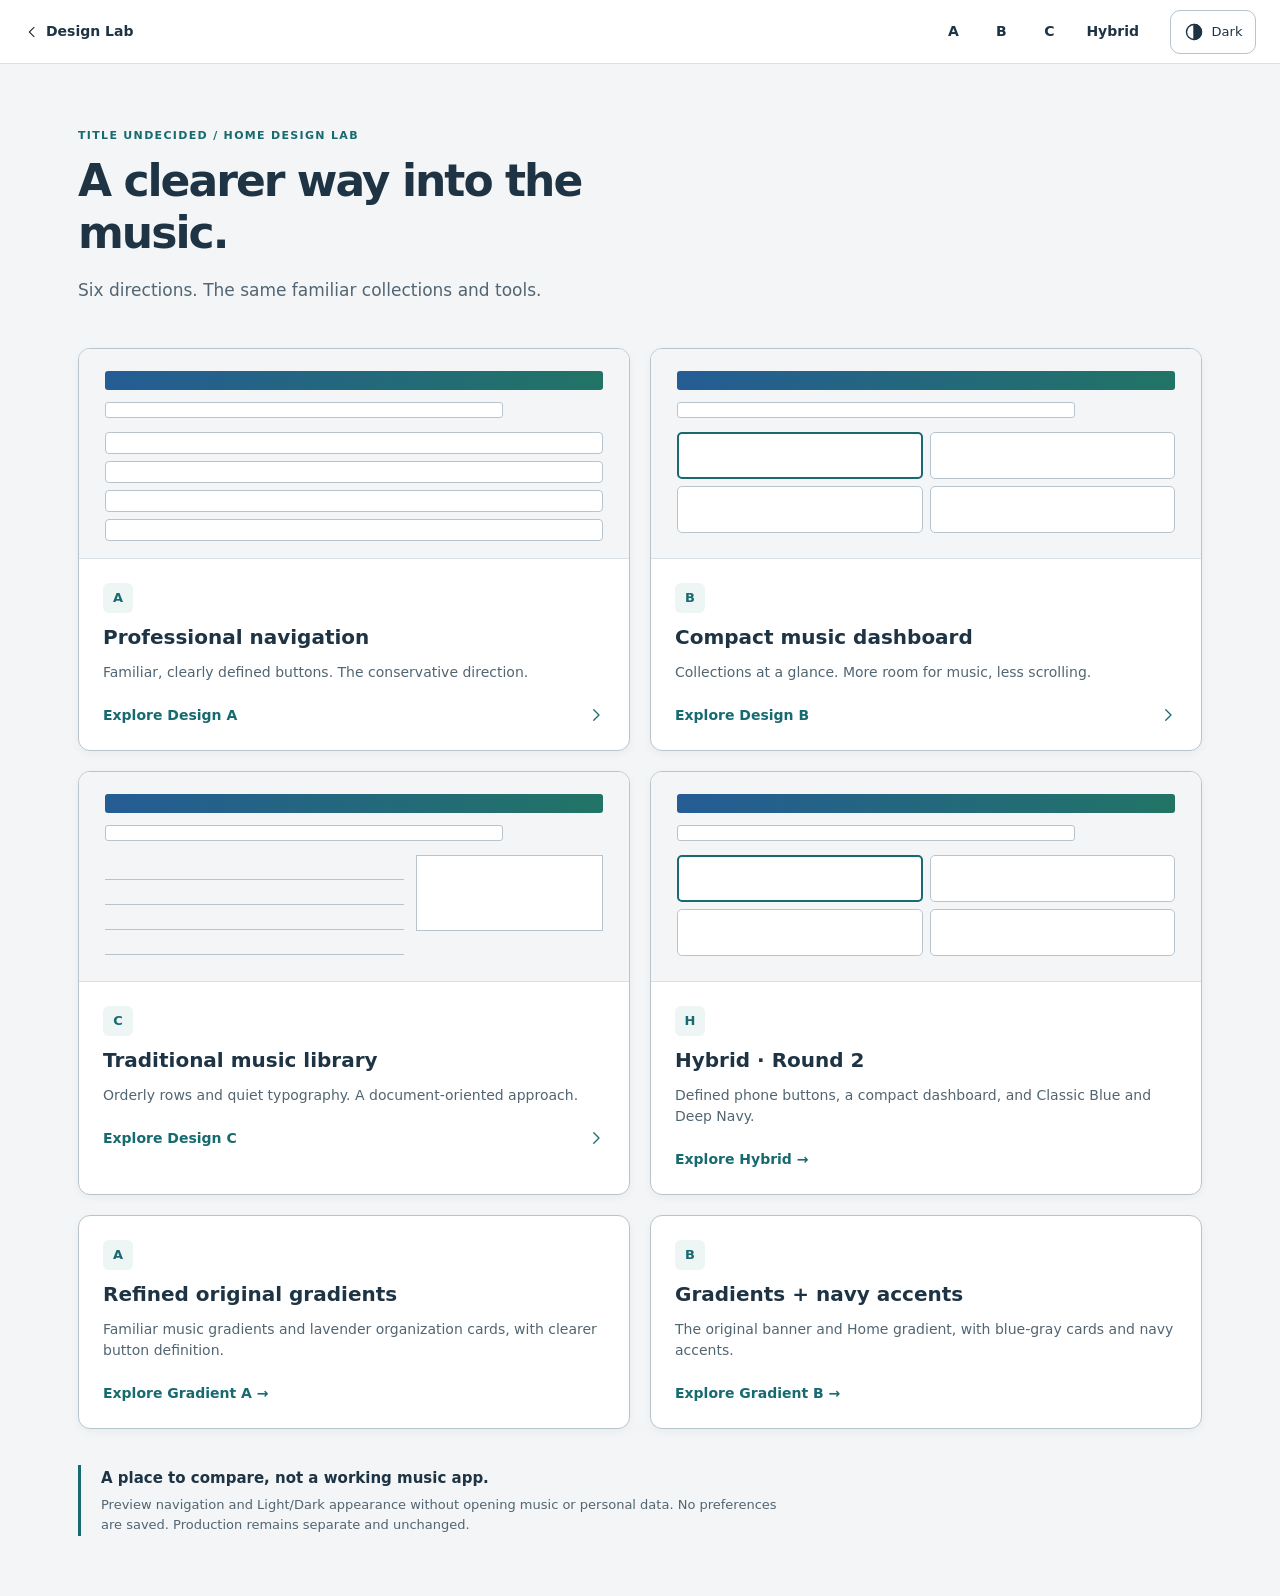
==== commit 428269c0: "Add refined production gradients and navy-accent Home comparisons" ====
--- a/index.html
+++ b/index.html
@@ -1 +1 @@
-<!doctype html><html lang="en"><head><meta charset="utf-8"><meta name="viewport" content="width=device-width, initial-scale=1, viewport-fit=cover"><meta name="robots" content="noindex,nofollow"><meta http-equiv="Content-Security-Policy" content="default-src 'self'; script-src 'self'; style-src 'self'; img-src 'self' data:; connect-src 'none'; worker-src 'none'; object-src 'none'; base-uri 'none'; form-action 'none'; frame-src 'none'"><title>Home design comparison · Title Undecided Design Lab</title><link rel="stylesheet" href="styles.css"><script src="preview.js" defer></script><link rel="stylesheet" href="hybrid.css"></head><body class="landing"><a class="skip-link" href="#main">Skip to content</a><div class="lab-bar"><a class="lab-home" href="index.html"><svg class="icon " viewBox="0 0 24 24" aria-hidden="true" focusable="false"><path d="m9 5 7 7-7 7"/></svg><span>Design Lab</span></a><nav class="design-nav" aria-label="Choose a design"><a href="a.html" aria-label="Design A" >A</a><a href="b.html" aria-label="Design B" >B</a><a href="c.html" aria-label="Design C" >C</a><a href="hybrid.html">Hybrid</a></nav><button class="theme-toggle" type="button" aria-label="Switch preview to Dark mode" aria-pressed="false"><svg class="icon " viewBox="0 0 24 24" aria-hidden="true" focusable="false"><circle cx="12" cy="12" r="9"/><path d="M12 3v18a9 9 0 0 0 0-18" fill="currentColor"/></svg><span>Dark</span></button></div><header class="landing-header"><p class="eyebrow">Title Undecided / Home design lab</p><h1>A clearer way into the music.</h1><p>Four directions. The same familiar collections and tools.</p></header><main id="main"><div class="options"><a class="option-card" href="a.html"><div class="mini mini-a" aria-hidden="true"><div class="mini-header"></div><div class="mini-search"></div><div class="mini-content"><div class="mini-row"></div><div class="mini-row"></div><div class="mini-row"></div><div class="mini-row"></div></div></div><div class="option-copy"><span class="option-letter">A</span><h2>Professional navigation</h2><p>Familiar, clearly defined buttons. The conservative direction.</p><span class="open-design">Explore Design A <svg class="icon " viewBox="0 0 24 24" aria-hidden="true" focusable="false"><path d="m9 5 7 7-7 7"/></svg></span></div></a><a class="option-card" href="b.html"><div class="mini mini-b" aria-hidden="true"><div class="mini-header"></div><div class="mini-search"></div><div class="mini-content"><div class="mini-card"></div><div class="mini-card"></div><div class="mini-card"></div><div class="mini-card"></div></div></div><div class="option-copy"><span class="option-letter">B</span><h2>Compact music dashboard</h2><p>Collections at a glance. More room for music, less scrolling.</p><span class="open-design">Explore Design B <svg class="icon " viewBox="0 0 24 24" aria-hidden="true" focusable="false"><path d="m9 5 7 7-7 7"/></svg></span></div></a><a class="option-card" href="c.html"><div class="mini mini-c" aria-hidden="true"><div class="mini-header"></div><div class="mini-search"></div><div class="mini-content"><div class="mini-lines"><i></i><i></i><i></i><i></i></div><div class="mini-aside"></div></div></div><div class="option-copy"><span class="option-letter">C</span><h2>Traditional music library</h2><p>Orderly rows and quiet typography. A document-oriented approach.</p><span class="open-design">Explore Design C <svg class="icon " viewBox="0 0 24 24" aria-hidden="true" focusable="false"><path d="m9 5 7 7-7 7"/></svg></span></div></a><a class="option-card" href="hybrid.html"><div class="mini mini-b" aria-hidden="true"><div class="mini-header"></div><div class="mini-search"></div><div class="mini-content"><div class="mini-card"></div><div class="mini-card"></div><div class="mini-card"></div><div class="mini-card"></div></div></div><div class="option-copy"><span class="option-letter">H</span><h2>Hybrid · Round 2</h2><p>Defined phone buttons, a compact dashboard, and Classic Blue and Deep Navy.</p><span class="open-design">Explore Hybrid →</span></div></a></div><section class="lab-boundary"><h2>A place to compare, not a working music app.</h2><p>Preview navigation and Light/Dark appearance without opening music or personal data. No preferences are saved. Production remains separate and unchanged.</p></section></main></body></html>+<!doctype html><html lang="en"><head><meta charset="utf-8"><meta name="viewport" content="width=device-width, initial-scale=1, viewport-fit=cover"><meta name="robots" content="noindex,nofollow"><meta http-equiv="Content-Security-Policy" content="default-src 'self'; script-src 'self'; style-src 'self'; img-src 'self' data:; connect-src 'none'; worker-src 'none'; object-src 'none'; base-uri 'none'; form-action 'none'; frame-src 'none'"><title>Home design comparison · Title Undecided Design Lab</title><link rel="stylesheet" href="styles.css"><script src="preview.js" defer></script><link rel="stylesheet" href="hybrid.css"></head><body class="landing"><a class="skip-link" href="#main">Skip to content</a><div class="lab-bar"><a class="lab-home" href="index.html"><svg class="icon " viewBox="0 0 24 24" aria-hidden="true" focusable="false"><path d="m9 5 7 7-7 7"/></svg><span>Design Lab</span></a><nav class="design-nav" aria-label="Choose a design"><a href="a.html" aria-label="Design A" >A</a><a href="b.html" aria-label="Design B" >B</a><a href="c.html" aria-label="Design C" >C</a><a href="hybrid.html">Hybrid</a></nav><button class="theme-toggle" type="button" aria-label="Switch preview to Dark mode" aria-pressed="false"><svg class="icon " viewBox="0 0 24 24" aria-hidden="true" focusable="false"><circle cx="12" cy="12" r="9"/><path d="M12 3v18a9 9 0 0 0 0-18" fill="currentColor"/></svg><span>Dark</span></button></div><header class="landing-header"><p class="eyebrow">Title Undecided / Home design lab</p><h1>A clearer way into the music.</h1><p>Six directions. The same familiar collections and tools.</p></header><main id="main"><div class="options"><a class="option-card" href="a.html"><div class="mini mini-a" aria-hidden="true"><div class="mini-header"></div><div class="mini-search"></div><div class="mini-content"><div class="mini-row"></div><div class="mini-row"></div><div class="mini-row"></div><div class="mini-row"></div></div></div><div class="option-copy"><span class="option-letter">A</span><h2>Professional navigation</h2><p>Familiar, clearly defined buttons. The conservative direction.</p><span class="open-design">Explore Design A <svg class="icon " viewBox="0 0 24 24" aria-hidden="true" focusable="false"><path d="m9 5 7 7-7 7"/></svg></span></div></a><a class="option-card" href="b.html"><div class="mini mini-b" aria-hidden="true"><div class="mini-header"></div><div class="mini-search"></div><div class="mini-content"><div class="mini-card"></div><div class="mini-card"></div><div class="mini-card"></div><div class="mini-card"></div></div></div><div class="option-copy"><span class="option-letter">B</span><h2>Compact music dashboard</h2><p>Collections at a glance. More room for music, less scrolling.</p><span class="open-design">Explore Design B <svg class="icon " viewBox="0 0 24 24" aria-hidden="true" focusable="false"><path d="m9 5 7 7-7 7"/></svg></span></div></a><a class="option-card" href="c.html"><div class="mini mini-c" aria-hidden="true"><div class="mini-header"></div><div class="mini-search"></div><div class="mini-content"><div class="mini-lines"><i></i><i></i><i></i><i></i></div><div class="mini-aside"></div></div></div><div class="option-copy"><span class="option-letter">C</span><h2>Traditional music library</h2><p>Orderly rows and quiet typography. A document-oriented approach.</p><span class="open-design">Explore Design C <svg class="icon " viewBox="0 0 24 24" aria-hidden="true" focusable="false"><path d="m9 5 7 7-7 7"/></svg></span></div></a><a class="option-card" href="hybrid.html"><div class="mini mini-b" aria-hidden="true"><div class="mini-header"></div><div class="mini-search"></div><div class="mini-content"><div class="mini-card"></div><div class="mini-card"></div><div class="mini-card"></div><div class="mini-card"></div></div></div><div class="option-copy"><span class="option-letter">H</span><h2>Hybrid · Round 2</h2><p>Defined phone buttons, a compact dashboard, and Classic Blue and Deep Navy.</p><span class="open-design">Explore Hybrid →</span></div></a><a class="option-card" href="gradients-a.html"><div class="option-copy"><span class="option-letter">A</span><h2>Refined original gradients</h2><p>Familiar music gradients and lavender organization cards, with clearer button definition.</p><span class="open-design">Explore Gradient A →</span></div></a><a class="option-card" href="gradients-b.html"><div class="option-copy"><span class="option-letter">B</span><h2>Gradients + navy accents</h2><p>The original banner and Home gradient, with blue-gray cards and navy accents.</p><span class="open-design">Explore Gradient B →</span></div></a></div><section class="lab-boundary"><h2>A place to compare, not a working music app.</h2><p>Preview navigation and Light/Dark appearance without opening music or personal data. No preferences are saved. Production remains separate and unchanged.</p></section></main></body></html>
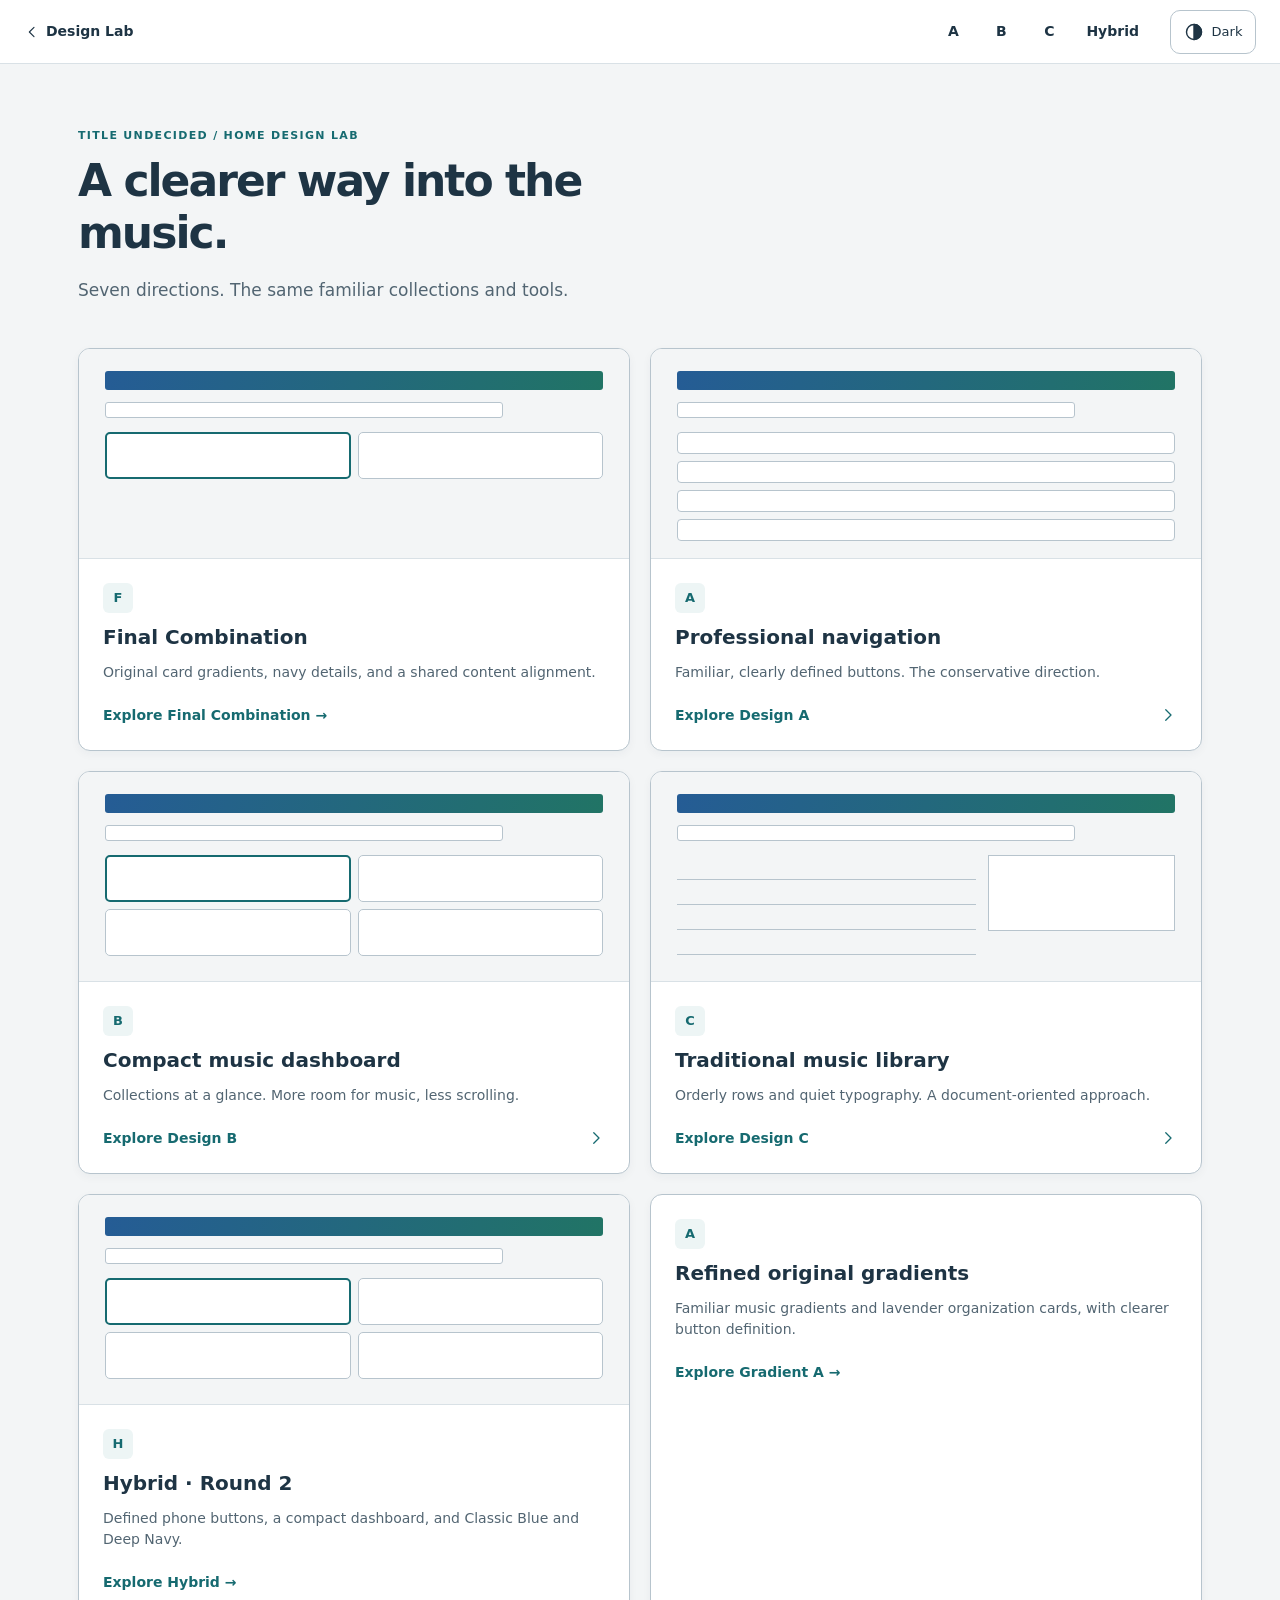
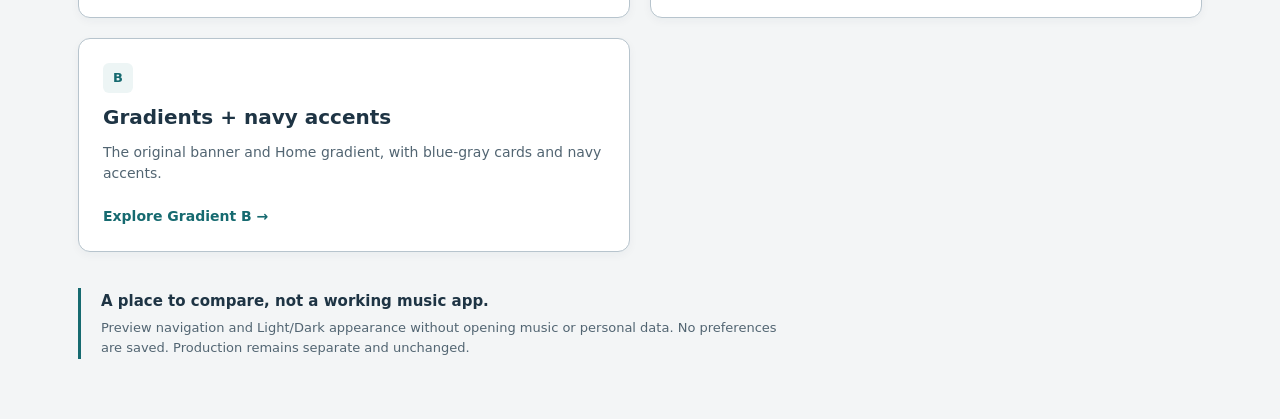
==== commit 79cead37: "Add Final Combination Home prototype with aligned gradient layout" ====
--- a/index.html
+++ b/index.html
@@ -1 +1 @@
-<!doctype html><html lang="en"><head><meta charset="utf-8"><meta name="viewport" content="width=device-width, initial-scale=1, viewport-fit=cover"><meta name="robots" content="noindex,nofollow"><meta http-equiv="Content-Security-Policy" content="default-src 'self'; script-src 'self'; style-src 'self'; img-src 'self' data:; connect-src 'none'; worker-src 'none'; object-src 'none'; base-uri 'none'; form-action 'none'; frame-src 'none'"><title>Home design comparison · Title Undecided Design Lab</title><link rel="stylesheet" href="styles.css"><script src="preview.js" defer></script><link rel="stylesheet" href="hybrid.css"></head><body class="landing"><a class="skip-link" href="#main">Skip to content</a><div class="lab-bar"><a class="lab-home" href="index.html"><svg class="icon " viewBox="0 0 24 24" aria-hidden="true" focusable="false"><path d="m9 5 7 7-7 7"/></svg><span>Design Lab</span></a><nav class="design-nav" aria-label="Choose a design"><a href="a.html" aria-label="Design A" >A</a><a href="b.html" aria-label="Design B" >B</a><a href="c.html" aria-label="Design C" >C</a><a href="hybrid.html">Hybrid</a></nav><button class="theme-toggle" type="button" aria-label="Switch preview to Dark mode" aria-pressed="false"><svg class="icon " viewBox="0 0 24 24" aria-hidden="true" focusable="false"><circle cx="12" cy="12" r="9"/><path d="M12 3v18a9 9 0 0 0 0-18" fill="currentColor"/></svg><span>Dark</span></button></div><header class="landing-header"><p class="eyebrow">Title Undecided / Home design lab</p><h1>A clearer way into the music.</h1><p>Six directions. The same familiar collections and tools.</p></header><main id="main"><div class="options"><a class="option-card" href="a.html"><div class="mini mini-a" aria-hidden="true"><div class="mini-header"></div><div class="mini-search"></div><div class="mini-content"><div class="mini-row"></div><div class="mini-row"></div><div class="mini-row"></div><div class="mini-row"></div></div></div><div class="option-copy"><span class="option-letter">A</span><h2>Professional navigation</h2><p>Familiar, clearly defined buttons. The conservative direction.</p><span class="open-design">Explore Design A <svg class="icon " viewBox="0 0 24 24" aria-hidden="true" focusable="false"><path d="m9 5 7 7-7 7"/></svg></span></div></a><a class="option-card" href="b.html"><div class="mini mini-b" aria-hidden="true"><div class="mini-header"></div><div class="mini-search"></div><div class="mini-content"><div class="mini-card"></div><div class="mini-card"></div><div class="mini-card"></div><div class="mini-card"></div></div></div><div class="option-copy"><span class="option-letter">B</span><h2>Compact music dashboard</h2><p>Collections at a glance. More room for music, less scrolling.</p><span class="open-design">Explore Design B <svg class="icon " viewBox="0 0 24 24" aria-hidden="true" focusable="false"><path d="m9 5 7 7-7 7"/></svg></span></div></a><a class="option-card" href="c.html"><div class="mini mini-c" aria-hidden="true"><div class="mini-header"></div><div class="mini-search"></div><div class="mini-content"><div class="mini-lines"><i></i><i></i><i></i><i></i></div><div class="mini-aside"></div></div></div><div class="option-copy"><span class="option-letter">C</span><h2>Traditional music library</h2><p>Orderly rows and quiet typography. A document-oriented approach.</p><span class="open-design">Explore Design C <svg class="icon " viewBox="0 0 24 24" aria-hidden="true" focusable="false"><path d="m9 5 7 7-7 7"/></svg></span></div></a><a class="option-card" href="hybrid.html"><div class="mini mini-b" aria-hidden="true"><div class="mini-header"></div><div class="mini-search"></div><div class="mini-content"><div class="mini-card"></div><div class="mini-card"></div><div class="mini-card"></div><div class="mini-card"></div></div></div><div class="option-copy"><span class="option-letter">H</span><h2>Hybrid · Round 2</h2><p>Defined phone buttons, a compact dashboard, and Classic Blue and Deep Navy.</p><span class="open-design">Explore Hybrid →</span></div></a><a class="option-card" href="gradients-a.html"><div class="option-copy"><span class="option-letter">A</span><h2>Refined original gradients</h2><p>Familiar music gradients and lavender organization cards, with clearer button definition.</p><span class="open-design">Explore Gradient A →</span></div></a><a class="option-card" href="gradients-b.html"><div class="option-copy"><span class="option-letter">B</span><h2>Gradients + navy accents</h2><p>The original banner and Home gradient, with blue-gray cards and navy accents.</p><span class="open-design">Explore Gradient B →</span></div></a></div><section class="lab-boundary"><h2>A place to compare, not a working music app.</h2><p>Preview navigation and Light/Dark appearance without opening music or personal data. No preferences are saved. Production remains separate and unchanged.</p></section></main></body></html>+<!doctype html><html lang="en"><head><meta charset="utf-8"><meta name="viewport" content="width=device-width, initial-scale=1, viewport-fit=cover"><meta name="robots" content="noindex,nofollow"><meta http-equiv="Content-Security-Policy" content="default-src 'self'; script-src 'self'; style-src 'self'; img-src 'self' data:; connect-src 'none'; worker-src 'none'; object-src 'none'; base-uri 'none'; form-action 'none'; frame-src 'none'"><title>Home design comparison · Title Undecided Design Lab</title><link rel="stylesheet" href="styles.css"><script src="preview.js" defer></script><link rel="stylesheet" href="hybrid.css"></head><body class="landing"><a class="skip-link" href="#main">Skip to content</a><div class="lab-bar"><a class="lab-home" href="index.html"><svg class="icon " viewBox="0 0 24 24" aria-hidden="true" focusable="false"><path d="m9 5 7 7-7 7"/></svg><span>Design Lab</span></a><nav class="design-nav" aria-label="Choose a design"><a href="a.html" aria-label="Design A" >A</a><a href="b.html" aria-label="Design B" >B</a><a href="c.html" aria-label="Design C" >C</a><a href="hybrid.html">Hybrid</a></nav><button class="theme-toggle" type="button" aria-label="Switch preview to Dark mode" aria-pressed="false"><svg class="icon " viewBox="0 0 24 24" aria-hidden="true" focusable="false"><circle cx="12" cy="12" r="9"/><path d="M12 3v18a9 9 0 0 0 0-18" fill="currentColor"/></svg><span>Dark</span></button></div><header class="landing-header"><p class="eyebrow">Title Undecided / Home design lab</p><h1>A clearer way into the music.</h1><p>Seven directions. The same familiar collections and tools.</p></header><main id="main"><div class="options"><a class="option-card" href="final-combination.html"><div class="mini mini-b" aria-hidden="true"><div class="mini-header"></div><div class="mini-search"></div><div class="mini-content"><div class="mini-card"></div><div class="mini-card"></div></div></div><div class="option-copy"><span class="option-letter">F</span><h2>Final Combination</h2><p>Original card gradients, navy details, and a shared content alignment.</p><span class="open-design">Explore Final Combination →</span></div></a><a class="option-card" href="a.html"><div class="mini mini-a" aria-hidden="true"><div class="mini-header"></div><div class="mini-search"></div><div class="mini-content"><div class="mini-row"></div><div class="mini-row"></div><div class="mini-row"></div><div class="mini-row"></div></div></div><div class="option-copy"><span class="option-letter">A</span><h2>Professional navigation</h2><p>Familiar, clearly defined buttons. The conservative direction.</p><span class="open-design">Explore Design A <svg class="icon " viewBox="0 0 24 24" aria-hidden="true" focusable="false"><path d="m9 5 7 7-7 7"/></svg></span></div></a><a class="option-card" href="b.html"><div class="mini mini-b" aria-hidden="true"><div class="mini-header"></div><div class="mini-search"></div><div class="mini-content"><div class="mini-card"></div><div class="mini-card"></div><div class="mini-card"></div><div class="mini-card"></div></div></div><div class="option-copy"><span class="option-letter">B</span><h2>Compact music dashboard</h2><p>Collections at a glance. More room for music, less scrolling.</p><span class="open-design">Explore Design B <svg class="icon " viewBox="0 0 24 24" aria-hidden="true" focusable="false"><path d="m9 5 7 7-7 7"/></svg></span></div></a><a class="option-card" href="c.html"><div class="mini mini-c" aria-hidden="true"><div class="mini-header"></div><div class="mini-search"></div><div class="mini-content"><div class="mini-lines"><i></i><i></i><i></i><i></i></div><div class="mini-aside"></div></div></div><div class="option-copy"><span class="option-letter">C</span><h2>Traditional music library</h2><p>Orderly rows and quiet typography. A document-oriented approach.</p><span class="open-design">Explore Design C <svg class="icon " viewBox="0 0 24 24" aria-hidden="true" focusable="false"><path d="m9 5 7 7-7 7"/></svg></span></div></a><a class="option-card" href="hybrid.html"><div class="mini mini-b" aria-hidden="true"><div class="mini-header"></div><div class="mini-search"></div><div class="mini-content"><div class="mini-card"></div><div class="mini-card"></div><div class="mini-card"></div><div class="mini-card"></div></div></div><div class="option-copy"><span class="option-letter">H</span><h2>Hybrid · Round 2</h2><p>Defined phone buttons, a compact dashboard, and Classic Blue and Deep Navy.</p><span class="open-design">Explore Hybrid →</span></div></a><a class="option-card" href="gradients-a.html"><div class="option-copy"><span class="option-letter">A</span><h2>Refined original gradients</h2><p>Familiar music gradients and lavender organization cards, with clearer button definition.</p><span class="open-design">Explore Gradient A →</span></div></a><a class="option-card" href="gradients-b.html"><div class="option-copy"><span class="option-letter">B</span><h2>Gradients + navy accents</h2><p>The original banner and Home gradient, with blue-gray cards and navy accents.</p><span class="open-design">Explore Gradient B →</span></div></a></div><section class="lab-boundary"><h2>A place to compare, not a working music app.</h2><p>Preview navigation and Light/Dark appearance without opening music or personal data. No preferences are saved. Production remains separate and unchanged.</p></section></main></body></html>
